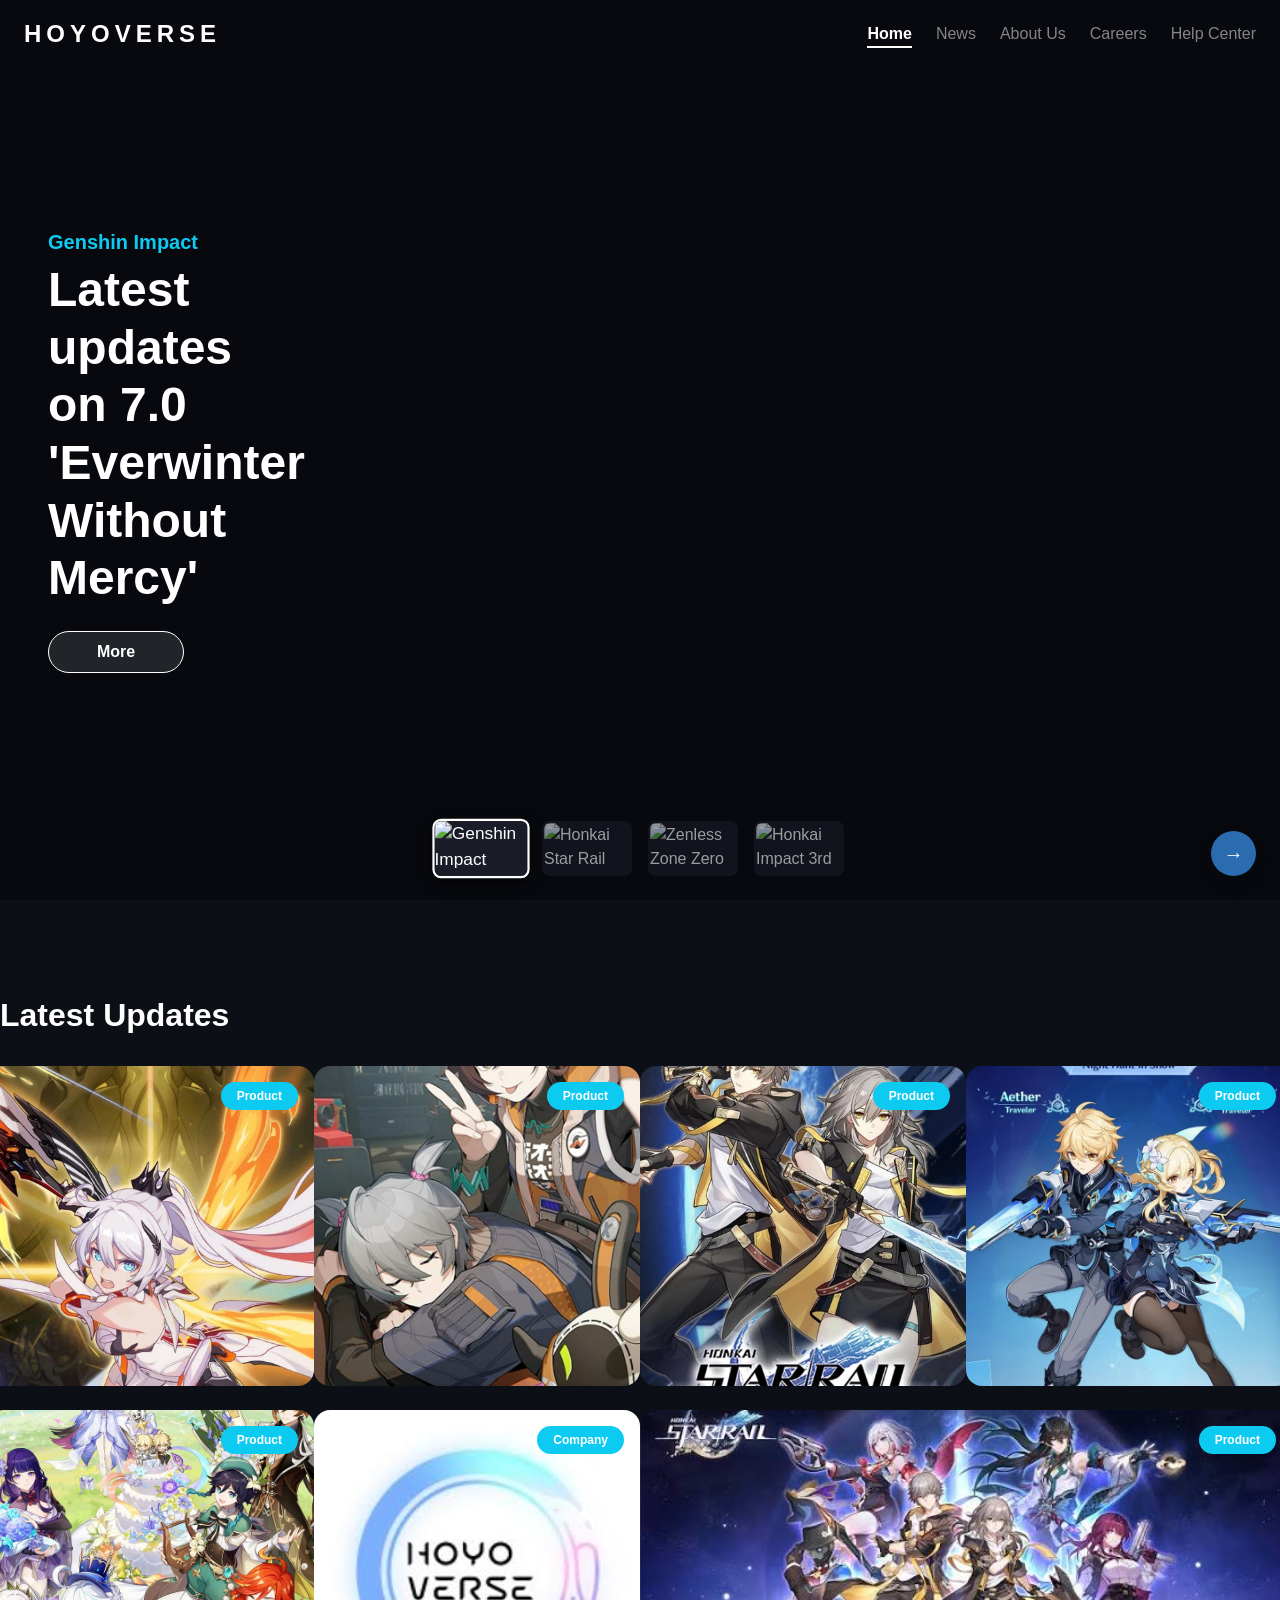
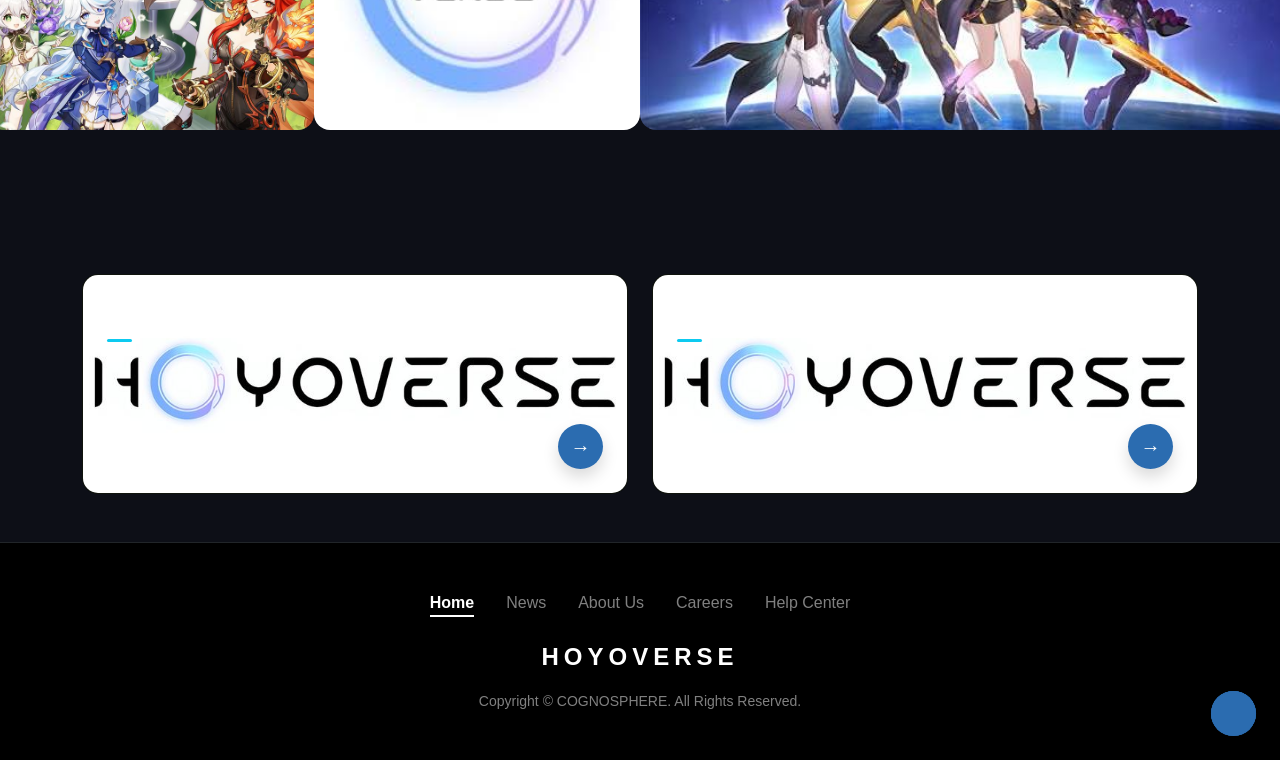
==== index.html @ a07f98c7 "try again" ====
<!doctype html>
<html lang="en">
  <head>
    <meta charset="UTF-8" />
    <meta name="viewport" content="width=device-width, initial-scale=1.0" />
    <link rel="icon" type="img/png" href="../Img/Firefly (3).png">
    <title>Hoyoverse</title>
    <!-- Bootstrap 5 CSS -->
    <link href="https://cdn.jsdelivr.net/npm/bootstrap@5.3.3/dist/css/bootstrap.min.css" rel="stylesheet" />
    <!-- Custom CSS -->
    <link rel="stylesheet" href="style.css" />
  </head>
  <body>
    
    <!-- NAVIGATION BAR -->
    <nav class="navbar fixed-top px-4 py-3 z-3 w-100 d-flex justify-content-between align-items-center">
      <div class="logo text-white fw-bold fs-4" style="letter-spacing: 5px;">
        <a href="https://www.hoyoverse.com/en-us/" class="text-white text-decoration-none">HOYOVERSE</a>
      </div>
      <ul class="nav-links d-flex gap-4 list-unstyled mb-0">
        <li><a href="../index.html" class="text-white text-decoration-none fw-semibold border-bottom border-2 border-white pb-1">Home</a></li>
        <li><a href="../News/News.html" class="text-white-50 text-decoration-none">News</a></li>
        <li><a href="../about/about.html" class="text-white-50 text-decoration-none">About Us</a></li>
        <li><a href="../careers/careers.html" class="text-white-50 text-decoration-none">Careers</a></li>
        <li><a href="https://cs.hoyoverse.com/static/hoyoverse-new-csc-service-hall-fe/index.html?page_id=19&login_type=visitor&game_biz=platform_hyvpass&lang=en-us&utm_source=HoYoverse&utm_medium=navigation#/home" class="text-white-50 text-decoration-none">Help Center</a></li>
      </ul>
    </nav>

    <!-- HERO SECTION (HERO BACKGROUND) -->
    <section id="hero-bg" class="vh-100 w-100 position-relative d-flex align-items-center">
      <!-- Konten Teks Kiri -->
      <div class=" px-5 z-1">
        <div class="row">
          <div id="hero-content" class="col-md-6 col-lg-5 text-white">
            <p id="game-name" class="fs-5 mb-1 text-info fw-semibold">Genshin Impact</p>
            <h1 id="banner" class="display-5 fw-bold mb-4">
              Latest updates on 7.0<br />"Everwinter Without Mercy"
            </h1>
            <button class="btn btn-dark rounded-pill px-5 py-2 fw-bold text-white border-white more">More</button>
          </div>
        </div>
      </div>

      <!-- Container Thumbnail di Bawah Tengah -->
      <div id="carousel" class="position-absolute bottom-0 start-50 translate-middle-x mb-4 d-flex gap-3 z-2"></div>
    </section>

    <!-- LATEST UPDATES SECTION -->
    <section class="apalah py-5 my-5">
      <main>
        <div class="row mb-4">
          <div class="col-12">
            <h2 class="fw-bold text-white">Latest Updates</h2>
          </div>
        </div>

        <div class="row g-4">
          <!-- Card 1: Honkai Impact 3rd -->
          <div class="col-12 col-sm-6 col-lg-3 news-card position-relative overflow-hidden rounded-4 text-white">
            <img src="Img/Honkai Impact 3rd mc.jpg" alt="Honkai Impact 3rd" class="card-bg position-absolute top-0 start-0 w-100 h-100">
            <span class="badge rounded-pill bg-info position-absolute top-0 end-0 m-3 px-3 py-2 z-2">Product</span>
            <div class="card-overlay position-absolute bottom-0 start-0 w-100 p-4 z-2">
              <h6 class="small mb-1 text-white-50 fw-semibold">Honkai Impact 3rd</h6>
              <p class="fw-bold mb-0 fs-6">Honkai Impact 3rd Version Updates & News</p>
              <a href="https://honkaiimpact3.hoyoverse.com/" target="_blank" class="stretched-link"></a>
            </div>
          </div>

          <!-- Card 2: Zenless Zone Zero -->
          <div class="col-12 col-sm-6 col-lg-3 news-card position-relative overflow-hidden rounded-4 text-white">
            <img src="Img/Belle and Wise • ZZZ.jpg" alt="Zenless Zone Zero" class="card-bg position-absolute top-0 start-0 w-100 h-100">
            <span class="badge rounded-pill bg-info position-absolute top-0 end-0 m-3 px-3 py-2 z-2">Product</span>
            <div class="card-overlay position-absolute bottom-0 start-0 w-100 p-4 z-2">
              <h6 class="small mb-1 text-white-50 fw-semibold">Zenless Zone Zero</h6>
              <p class="fw-bold mb-0 fs-6">Zenless Zone Zero Version 3.2 "Their Secret Histories" Coming...</p>
              <a href="https://zenless.hoyoverse.com/" target="_blank" class="stretched-link"></a>
            </div>
          </div>

          <!-- Card 3: Honkai: Star Rail -->
          <div class="col-12 col-sm-6 col-lg-3 news-card position-relative overflow-hidden rounded-4 text-white">
            <img src="Img/hsr.jpg" alt="Honkai: Star Rail" class="card-bg position-absolute top-0 start-0 w-100 h-100">
            <span class="badge rounded-pill bg-info position-absolute top-0 end-0 m-3 px-3 py-2 z-2">Product</span>
            <div class="card-overlay position-absolute bottom-0 start-0 w-100 p-4 z-2">
              <h6 class="small mb-1 text-white-50 fw-semibold">Honkai: Star Rail</h6>
              <p class="fw-bold mb-0 fs-6">Honkai: Star Rail Version 4.5 "To Roll the Stars in Astropolis" is...</p>
              <a href="https://hsr.hoyoverse.com/" target="_blank" class="stretched-link"></a>
            </div>
          </div>

          <!-- Card 4: Genshin Impact -->
          <div class="col-12 col-sm-6 col-lg-3 news-card position-relative overflow-hidden rounded-4 text-white">
            <img src="Img/MC genshin.jpg" alt="Genshin Impact" class="card-bg position-absolute top-0 start-0 w-100 h-100">
            <span class="badge rounded-pill bg-info position-absolute top-0 end-0 m-3 px-3 py-2 z-2">Product</span>
            <div class="card-overlay position-absolute bottom-0 start-0 w-100 p-4 z-2">
              <h6 class="small mb-1 text-white-50 fw-semibold">Genshin Impact</h6>
              <p class="fw-bold mb-0 fs-6">Genshin Impact Finally Lands in Snezhnaya, Teyvat's Seventh...</p>
              <a href="https://genshin.hoyoverse.com/" target="_blank" class="stretched-link"></a>
            </div>
          </div>

          <!-- Card 5: Zenless Zone Zero (Anniversary) -->
          <div class="col-12 col-sm-6 col-lg-3 news-card position-relative overflow-hidden rounded-4 text-white">
            <img src="Img/anniversary.jpg" alt="Zenless Zone Zero" class="card-bg position-absolute top-0 start-0 w-100 h-100">
            <span class="badge rounded-pill bg-info position-absolute top-0 end-0 m-3 px-3 py-2 z-2">Product</span>
            <div class="card-overlay position-absolute bottom-0 start-0 w-100 p-4 z-2">
              <h6 class="small mb-1 text-white-50 fw-semibold">Genshin Impact</h6>
              <p class="fw-bold mb-0 fs-6">Genshin Impact Celebrates Its 6nd Anniversary: All-free...</p>
              <a href="https://genshin.hoyoverse.com/en/news/detail/166086" target="_blank" class="stretched-link"></a>
            </div>
          </div>

          <!-- Card 6: Hoyoverse (Company) -->
          <div class="col-12 col-sm-6 col-lg-3 news-card position-relative overflow-hidden rounded-4 text-white">
            <img src="Img/icon.jpg" alt="Hoyoverse" class="card-bg position-absolute top-0 start-0 w-100 h-100">
            <span class="badge rounded-pill bg-info position-absolute top-0 end-0 m-3 px-3 py-2 z-2">Company</span>
            <div class="card-overlay position-absolute bottom-0 start-0 w-100 p-4 z-2">
              <h6 class="small mb-1 text-white-50 fw-semibold">Hoyoverse</h6>
              <p class="fw-bold mb-0 fs-6">HoYoverse Officially Announces gamescom 2026 Lineup</p>
              <a href="https://www.hoyoverse.com/id-id/" target="_blank" class="stretched-link"></a>
            </div>
          </div>

          <!-- Card 7: Honkai: Star Rail (Wide Card - col-lg-6) -->
          <div class="col-12 col-lg-6 news-card position-relative overflow-hidden rounded-4 text-white">
            <img src="Img/Honkai Star Rail.jpg" alt="Honkai: Star Rail" class="card-bg position-absolute top-0 start-0 w-100 h-100">
            <span class="badge rounded-pill bg-info position-absolute top-0 end-0 m-3 px-3 py-2 z-2">Product</span>
            <div class="card-overlay position-absolute bottom-0 start-0 w-100 p-4 z-2">
              <h6 class="small mb-1 text-white-50 fw-semibold">Honkai: Star Rail</h6>
              <p class="fw-bold mb-0 fs-6">Honkai: Star Rail Version 4.4 "In Ravages Does the Whistle Sound" Arrives on July 15</p>
              <a href="https://hsr.hoyoverse.com/" target="_blank" class="stretched-link"></a>
            </div>
          </div>

        </div>
      </main>
    </section>
<!--Link buat ke karir ama about-->
<!-- SECTION CAREER & ABOUT -->
    <section class="career-and-about py-5">
      <main class="container">
        <div class="row g-4 justify-content-center">
          
          <!-- Card About -->
          <div class="col-md-6">
            <div class="footer-card position-relative overflow-hidden p-4 rounded-4 text-white">
               <img src="Img/hoyoverse (2).jpg" alt="just about" class="card-bg position-absolute top-0 start-0 w-100 h-100">
               <div class="card-overlay position-absolute bottom-0 start-0 w-100 h-100"></div>
               <div class="mb-3 position-relative z-2">
                 <h3 class="fw-bold mb-0">About</h3>
                <span class="d-inline-block bg-info mb-2 rounded" style="width: 25px; height: 3px;"></span>
               </div>
               
               <!-- Tombol Link & Panah About -->
               <a href="about/about.html" class="btn btn-primary rounded-circle position-absolute bottom-0 end-0 m-4 d-flex align-items-center justify-content-center shadow stretched-link z-2" style="width: 45px; height: 45px; background-color: #2b6cb0; border: none;">
                 <span class="fs-5 fw-bold">&rarr;</span>
               </a>
            </div>
          </div>

          <!-- Card Careers -->
          <div class="col-md-6">
            <div class="footer-card position-relative overflow-hidden p-4 rounded-4 text-white">
              <img src="Img/hoyoverse (2).jpg" alt="careers" class="card-bg position-absolute top-0 start-0 w-100 h-100">
              <div class="card-overlay position-absolute bottom-0 start-0 w-100 h-100"></div>
              <div class="mb-3 position-relative z-2">
                <h3 class="fw-bold mb-0">Careers</h3>
                <span class="d-inline-block bg-info mb-2 rounded" style="width: 25px; height: 3px;"></span>
              </div>
              
              <!-- Tombol Link & Panah Careers -->
              <a href="careers/careers.html" class="btn btn-primary rounded-circle position-absolute bottom-0 end-0 m-4 d-flex align-items-center justify-content-center shadow stretched-link z-2" style="width: 45px; height: 45px; background-color: #2b6cb0; border: none;">
                <span class="fs-5 fw-bold">&rarr;</span>
              </a>
            </div>
          </div>

        </div>
      </main>
    </section>

        <a href="careers/careers.html" class="btn btn-primary rounded-circle position-absolute bottom-0 end-0 m-4 d-flex align-items-center justify-content-center shadow stretched-link" style="width: 45px; height: 45px; background-color: #2b6cb0; border: none;">
          <span class="fs-5 fw-bold">&rarr;</span>
       </div>
      </div>
    </main>
   </section>

   <!--Ini buat footer-->
   <footer class="bg-black text-white py-5 position-relative border-top border-dark">
   <div class="container text-center">

    <ul class="list-inline mb-4 d-flex flex-warp justify-content-center gap-4 text-white-50">
      <li class="list-inline-item"><a href="/index.html" class="text-white text-decoration-none fw-semibold border-bottom border-2 border-white pb-1">Home</li></a>
      <li class="list-inline-item"><a href="/News/News.html" class="text-white-50 text-decoration-none">News</li></a>
      <li class="list-inline-item"><a href="../about/about.html" class="text-white-50 text-decoration-none">About Us</li></a>
      <li class="list-inline-item"><a href="/careers/careers.html" class="text-white-50 text-decoration-none">Careers</li></a>
      <li class="list-inline-item"><a href="https://cs.hoyoverse.com/static/hoyoverse-new-csc-service-hall-fe/index.html?page_id=19&login_type=visitor&game_biz=platform_hyvpass&lang=en-us&utm_source=HoYoverse&utm_medium=navigation#/home" class="text-white-50 text-decoration-none">Help Center</li></a>
    </ul>
<!--Ini logo wak wkwkwkwk-->
<div class="footer-logo fw-bold fs-4 mb-3 text-white" style="letter-spacing: 5px;">
          HOYOVERSE
        </div>
      <p class="text-white-50 small mb-0">
        Copyright &copy; COGNOSPHERE. All Rights Reserved.
      </p>

    </div>
   </div>
   </footer>

    <!-- Custom Script & Bootstrap JS -->
    <script src="script.js"></script>
    <script src="https://cdn.jsdelivr.net/npm/bootstrap@5.3.3/dist/js/bootstrap.bundle.min.js"></script>
  </body>
</html>
---- style.css ----
html {
    scroll-behavior: smooth;
}

/* Memberikan latar belakang gelap pada body agar jika gambar lambat dimuat, teks putih tetap terbaca */
body {
    margin: 0;
    padding: 0;
    background-color: #0d0f17;
    color: #ffffff;
    font-family: 'Segoe UI', Tahoma, Geneva, Verdana, sans-serif;
    overflow-x: hidden;
}

/* Pengaturan Latar Belakang Utama */
#hero-bg {
    background-size: cover;
    background-position: center;
    background-repeat: no-repeat;
    background-color: #0d0f17; /* Lapis cadangan warna gelap */
    transition: background-image 0.5s ease-in-out;
}

/* Lapisan Gelap Transparan di Atas Gambar agar Teks Lebih Mudah Dibaca */
#hero-bg::before {
    content: "";
    position: absolute;
    top: 0;
    left: 0;
    width: 100%;
    height: 100%;
    background: rgba(0, 0, 0, 0.4);
    z-index: 0;
}

/* Styling Thumbnail Bawah */
.thumb-item {
    width: 90px;
    height: 55px;
    border-radius: 8px;
    overflow: hidden;
    cursor: pointer;
    opacity: 0.6;
    border: 2px solid transparent;
    transition: all 0.3s ease-in-out;
    background-color: #1a1d28;
}

.thumb-img {
    width: 100%;
    height: 100%;
    object-fit: cover;
}

.thumb-item:hover,
.thumb-item.active {
    opacity: 1;
    border-color: #ffffff;
    transform: scale(1.08);
    box-shadow: 0 4px 12px rgba(0, 0, 0, 0.6);
}

.news-card {
    height: 320px;
    cursor: pointer;
}

.card-bg {
    width: 100%;
    height: 100%;
    object-fit: cover;
    transition: transform 0.3 ease;
}

.news-card:hover .card-bg {
    transform: scale(1.05);
}

.card-overlay {
    background: linear-gradient(to top, rgba(0, 0, 0, 0.9)0%, rgba(0, 0, 0, 0.4)60%, transparent 100%);
}

@keyframes zoomOutAnimation {
    0% { transform: scale(1); opacity: 1; }
    100% {transform: scale(0); opacity: 0;}
}

.apalah  {
     animation-name: zoomOutAnimation;
     animation-duration: 1.5s;
     animation-timing-function: ease-in-out;
     animation-direction: reverse;
     animation-fill-mode: both;
}


.footer-card {
    background: rgba(255, 255, 255, 0.04);
    border: 1px solid rgba(255, 255, 255, 0.01);
    backdrop-filter: blur(10px);
    min-height: 180px;
    transition: all 0.3 ease-in-out;
    height: 220px;
    background-color: #0d110a;
}

/* kondisi kondisi gambar awal */
.footer-card .footer-bg {
    opacity: 10;
    object-fit: cover;
    z-index: 0;
    transition: opacity 0.4s ease-in-out, transform 0.4s ease-in-out;
}

/* kondisi awal overlay */
.card-overlay {
    background: linear-gradient(to top, rgba(0 rgba(0, 0, 0, 0.85)10%, rgba(0, 0, 0, 0.4)60%, transparent 100%));
    z-index: 1;
    opacity: 0;
    transition: opacity 0.4 ease-in-out;
}

/* kursor ke card */
.footer-card:hover .card-overlay {
    opacity: 1;
}

/* overlay muncul */
.footer-card:hover {
    border-color: rgba(255, 255, 255, 0.03);
}


.footer-card:hover {
    background: rgba(255, 255, 255, 0.08);
    border-color: rgba(255, 255, 255, 0.15);
}

/* Container Utama Marquee */
.marquee-container {
  width: 100%;
  overflow: hidden;
  position: relative;
  display: flex;
}

/* Jalur Umum */
.marquee-track {
  display: flex;
  gap: 20px;
  width: max-content;
}

/* Ukuran Kotak Foto */
.marquee-item {
  width: 320px;
  height: 200px;
  flex-shrink: 0;
}

/* Baris 1: Bergerak ke Kiri */
.marquee-left {
  animation: scrollLeft 25s linear infinite;
}

/* Baris 2: Bergerak ke Kanan */
.marquee-right {
  animation: scrollRight 25s linear infinite;
}

/* Efek Pause Saat Kursor di atas Marquee */
.marquee-container:hover .marquee-track {
  animation-play-state: paused;
}

/* Keyframe untuk Geser ke Kiri */
@keyframes scrollLeft {
  0% {
    transform: translateX(0);
  }
  100% {
    transform: translateX(calc(-50% - 10px));
  }
}

/* Keyframe untuk Geser ke Kanan */
@keyframes scrollRight {
  0% {
    transform: translateX(calc(-50% - 10px));
  }
  100% {
    transform: translateX(0);
  }
}
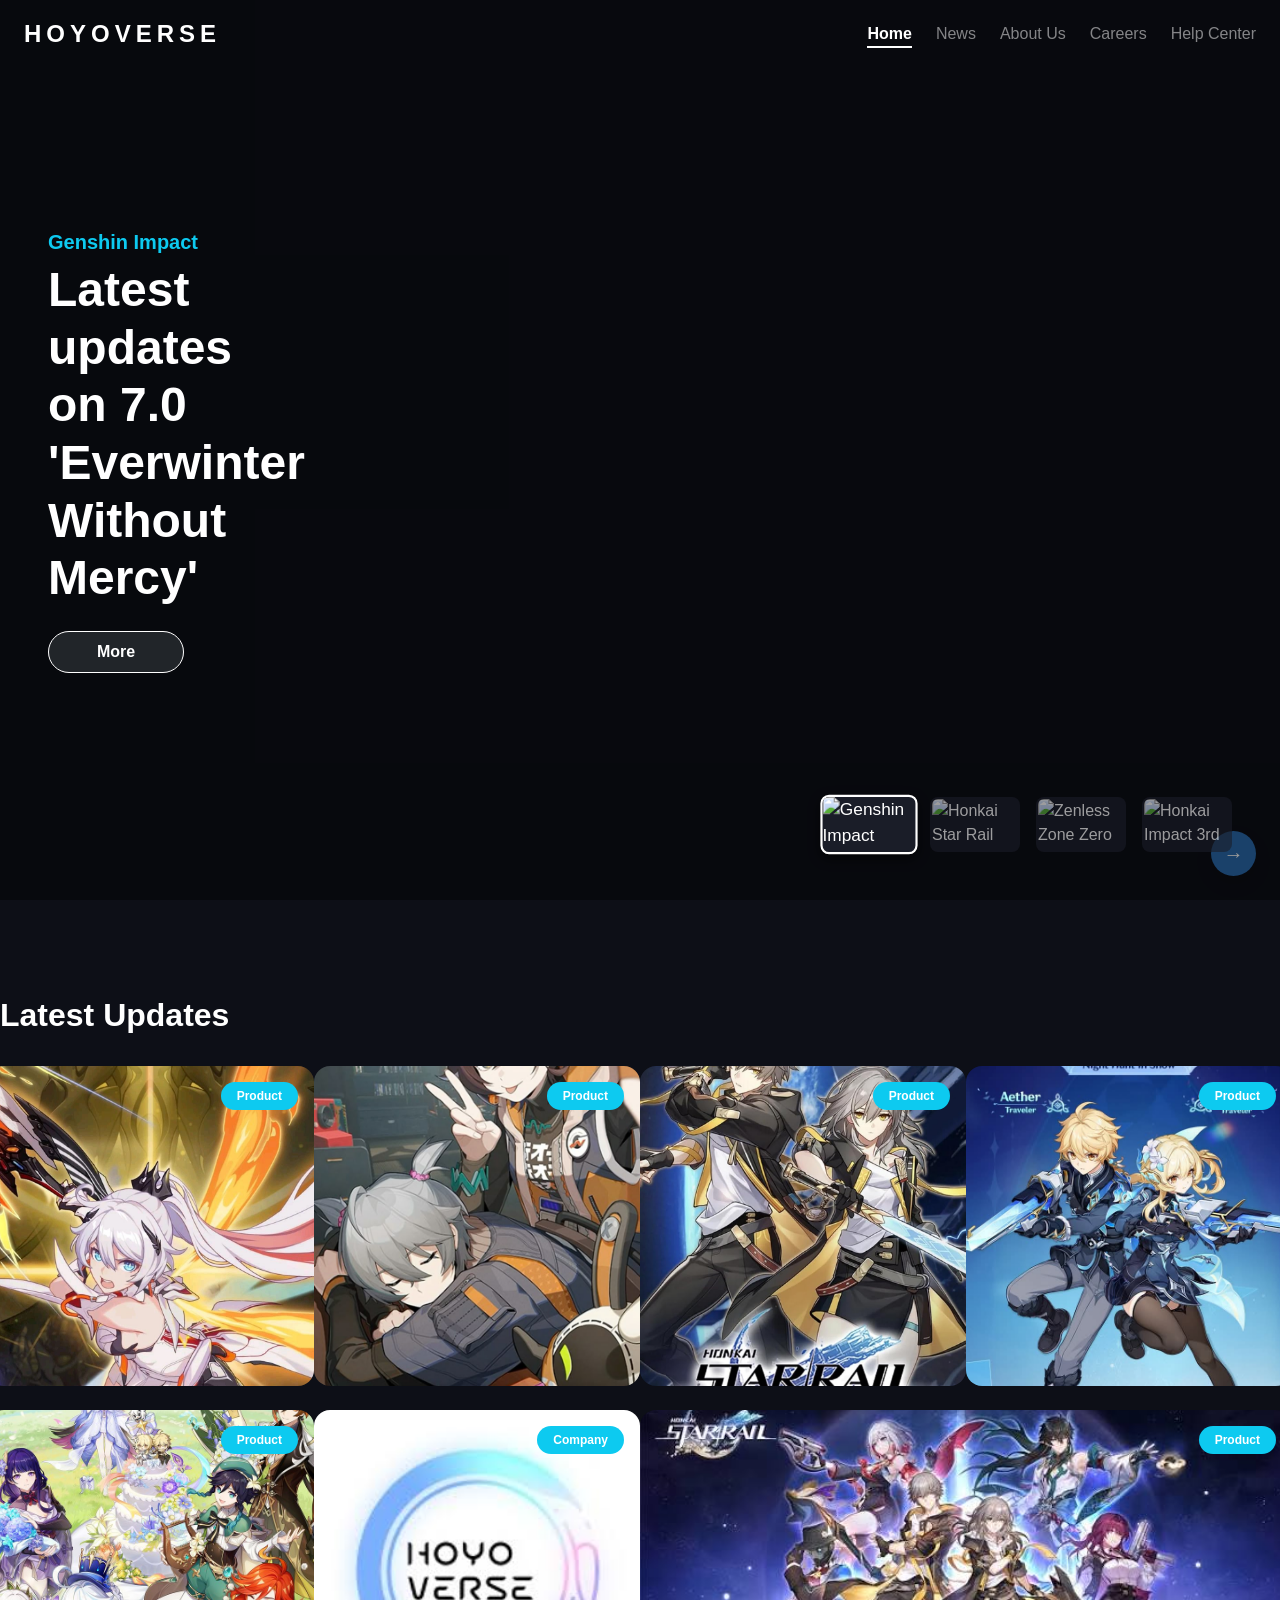
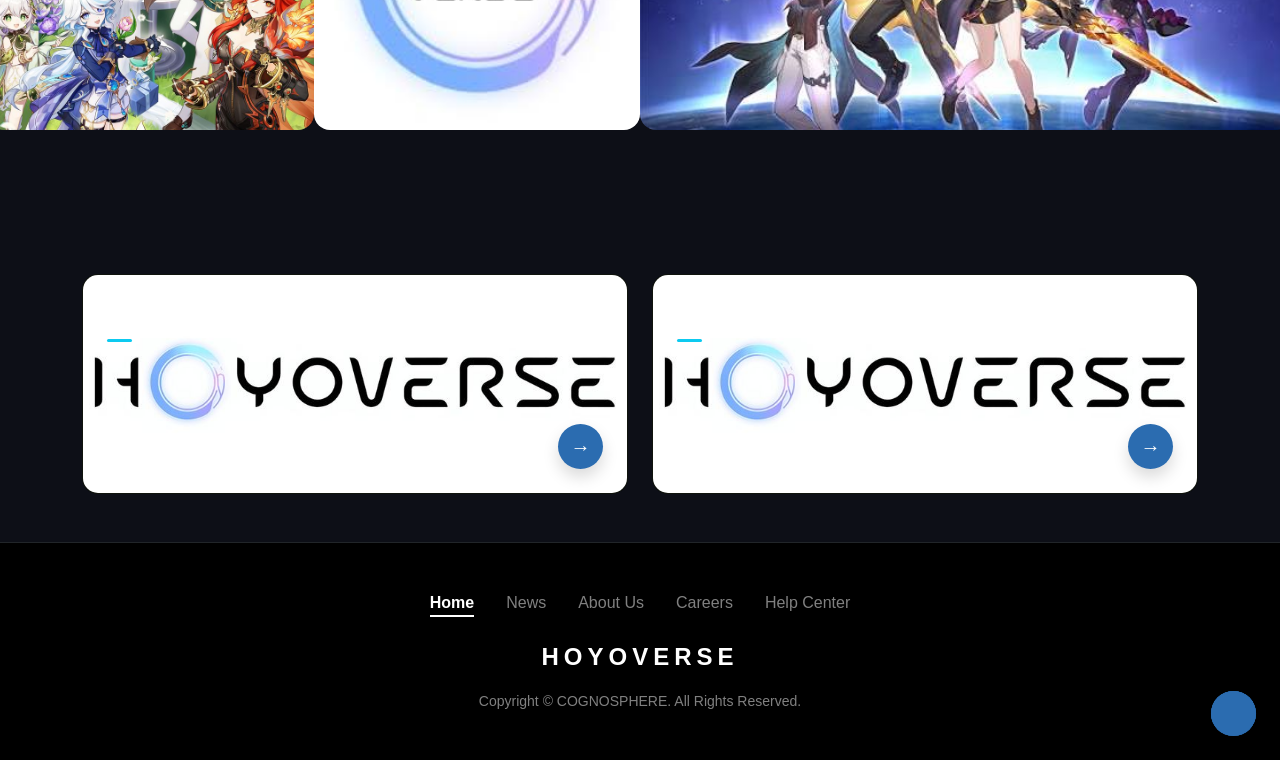
==== commit 50338e7e: "perubahan kecil" ====
--- a/index.html
+++ b/index.html
@@ -26,24 +26,34 @@
       </ul>
     </nav>
 
-    <!-- HERO SECTION (HERO BACKGROUND) -->
-    <section id="hero-bg" class="vh-100 w-100 position-relative d-flex align-items-center">
-      <!-- Konten Teks Kiri -->
-      <div class=" px-5 z-1">
-        <div class="row">
-          <div id="hero-content" class="col-md-6 col-lg-5 text-white">
-            <p id="game-name" class="fs-5 mb-1 text-info fw-semibold">Genshin Impact</p>
-            <h1 id="banner" class="display-5 fw-bold mb-4">
-              Latest updates on 7.0<br />"Everwinter Without Mercy"
-            </h1>
-            <button class="btn btn-dark rounded-pill px-5 py-2 fw-bold text-white border-white more">More</button>
-          </div>
-        </div>
+<!-- HERO SECTION -->
+<section id="hero-bg" class="vh-100 w-100 position-relative overflow-hidden d-flex align-items-center">
+  
+  <!-- Wrapper Background Gambar yang Bergeser Mulus -->
+  <div id="hero-slider"></div>
+
+  <!-- Lapisan Gelap Transparan di Atas Gambar -->
+  <div class="overlay-hero"></div>
+
+  <!-- Konten Teks Kiri (Kembali ke posisi semula di kiri) -->
+  <div class="px-5 z-1">
+    <div class="row">
+      <div id="hero-content" class="col-md-6 col-lg-5 text-white">
+        <p id="game-name" class="fs-5 mb-1 text-info fw-semibold">Genshin Impact</p>
+        <h1 id="banner" class="display-5 fw-bold mb-4">
+          Latest updates on 7.0<br />"Everwinter Without Mercy"
+        </h1>
+        <button class="btn btn-dark rounded-pill px-5 py-2 fw-bold text-white border-white more">More</button>
       </div>
-
-      <!-- Container Thumbnail di Bawah Tengah -->
-      <div id="carousel" class="position-absolute bottom-0 start-50 translate-middle-x mb-4 d-flex gap-3 z-2"></div>
-    </section>
+    </div>
+  </div>
+
+  <!-- Thumbnail Kecil Saja yang Dipindah ke Kanan Bawah (end-0) -->
+  <div id="carousel" class="position-absolute bottom-0 end-0 p-5 d-flex gap-3 z-2">
+    <!-- Thumbnail akan otomatis dirender oleh JavaScript di sini -->
+  </div>
+
+</section>
 
     <!-- LATEST UPDATES SECTION -->
     <section class="apalah py-5 my-5">
--- a/style.css
+++ b/style.css
@@ -2,7 +2,6 @@
     scroll-behavior: smooth;
 }
 
-/* Memberikan latar belakang gelap pada body agar jika gambar lambat dimuat, teks putih tetap terbaca */
 body {
     margin: 0;
     padding: 0;
@@ -12,25 +11,77 @@
     overflow-x: hidden;
 }
 
-/* Pengaturan Latar Belakang Utama */
+/* Pengaturan Hero Background & Slider */
 #hero-bg {
+    position: relative;
+    overflow: hidden;
+    background-color: #0d0f17;
+}
+
+#hero-slider {
+    display: flex;
+    width: 100%;
+    height: 100%;
+    position: absolute;
+    top: 0;
+    left: 0;
+    /* Efek transisi geser horizontal yang mulus */
+    transition: transform 0.7s cubic-bezier(0.65, 0, 0.35, 1);
+    z-index: 0;
+}
+
+.slide-item {
+    min-width: 100%;
+    height: 100%;
     background-size: cover;
     background-position: center;
     background-repeat: no-repeat;
-    background-color: #0d0f17; /* Lapis cadangan warna gelap */
-    transition: background-image 0.5s ease-in-out;
-}
-
-/* Lapisan Gelap Transparan di Atas Gambar agar Teks Lebih Mudah Dibaca */
-#hero-bg::before {
-    content: "";
+}
+
+.overlay-hero {
     position: absolute;
     top: 0;
     left: 0;
     width: 100%;
     height: 100%;
     background: rgba(0, 0, 0, 0.4);
-    z-index: 0;
+    z-index: 1;
+}
+
+/* Transisi halus untuk konten teks */
+#hero-content {
+    position: relative;
+    z-index: 2;
+    opacity: 1;
+    transform: translateX(0);
+    transition: opacity 0.4s ease, transform 0.4s ease;
+}
+
+#hero-content.text-out {
+    opacity: 0;
+    transform: translateX(-30px);
+}
+
+/* Styling Thumbnail di Bawah (Opsional, pastikan ukurannya sesuai) */
+.thumb-item {
+    cursor: pointer;
+    border: 2px solid transparent;
+    border-radius: 8px;
+    overflow: hidden;
+    width: 80px;
+    height: 50px;
+    transition: all 0.3s ease;
+}
+
+.thumb-img {
+    width: 100%;
+    height: 100%;
+    object-fit: cover;
+}
+
+.thumb-item.active {
+    border-color: #ffffff;
+    transform: scale(1.05);
 }
 
 /* Styling Thumbnail Bawah */
